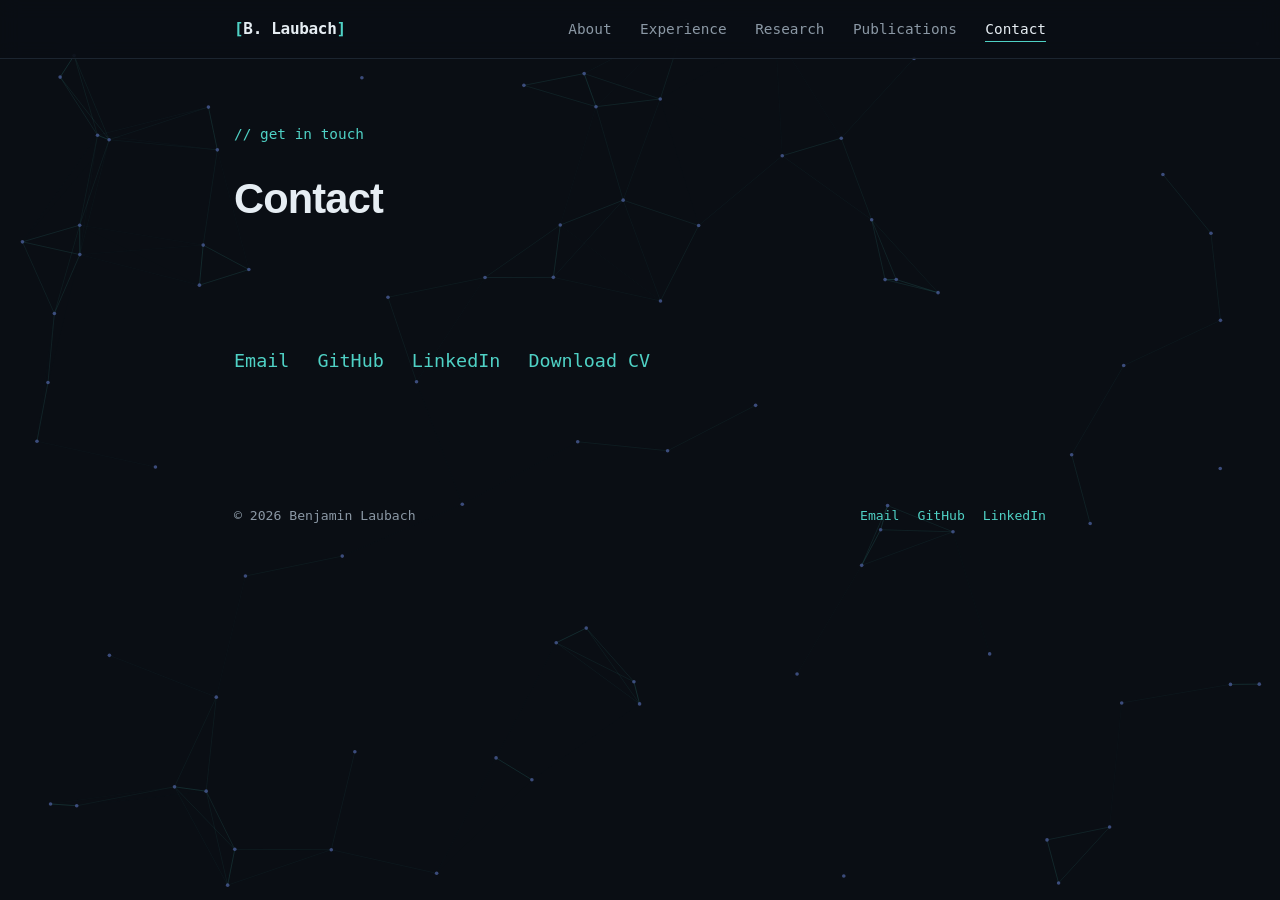
==== contact.html @ b6417346 "Added photos" ====
<!DOCTYPE html>
<html lang="en">
<head>
  <meta charset="UTF-8" />
  <meta name="viewport" content="width=device-width, initial-scale=1.0" />
  <title>Contact — Benjamin Laubach</title>
  <meta name="description" content="Get in touch with Benjamin Laubach." />
  <link rel="stylesheet" href="style.css" />
</head>
<body>
  <canvas id="lattice-bg"></canvas>

  <header class="site-header">
    <div class="container header-inner">
      <a href="index.html" class="logo"><span class="logo-bracket">[</span>B. Laubach<span class="logo-bracket">]</span></a>
      <nav>
        <a href="index.html">About</a>
        <a href="experience.html">Experience</a>
        <a href="research.html">Research</a>
        <a href="publications.html">Publications</a>
        <a href="contact.html" class="active">Contact</a>
      </nav>
    </div>
  </header>

  <main>
    <section class="section page-intro">
      <div class="container">
        <p class="kicker reveal">// get in touch</p>
        <h1 class="page-title reveal">Contact</h1>
      </div>
    </section>

    <section class="section">
      <div class="container">
        <ul class="links links-large reveal">
          <li><a href="mailto:blaubach@umich.edu">Email</a></li>
          <li><a href="https://github.com/laubachb" target="_blank" rel="noopener">GitHub</a></li>
          <li><a href="https://www.linkedin.com/in/benjamin-laubach-3372a4193/" target="_blank" rel="noopener">LinkedIn</a></li>
          <li><a href="BenjaminLaubachCV.pdf" download>Download CV</a></li>
        </ul>
      </div>
    </section>
  </main>

  <footer class="site-footer">
    <div class="container footer-inner">
      <p>&copy; <span id="year"></span> Benjamin Laubach</p>
      <ul class="links">
        <li><a href="mailto:blaubach@umich.edu">Email</a></li>
        <li><a href="https://github.com/laubachb" target="_blank" rel="noopener">GitHub</a></li>
        <li><a href="https://www.linkedin.com/in/benjamin-laubach-3372a4193/" target="_blank" rel="noopener">LinkedIn</a></li>
      </ul>
    </div>
  </footer>

  <script src="script.js"></script>
</body>
</html>
---- style.css ----
:root {
  --bg: #0a0e14;
  --bg-soft: #0e131b;
  --text: #e6edf3;
  --muted: #8b98a5;
  --accent: #4fd1c5;
  --accent-2: #7c9cff;
  --border: #1c2530;
  --max-width: 860px;
  --mono: "SF Mono", "JetBrains Mono", "Fira Code", ui-monospace, Menlo, Consolas, monospace;
  --sans: -apple-system, BlinkMacSystemFont, "Segoe UI", Roboto, Helvetica, Arial, sans-serif;
}

* {
  box-sizing: border-box;
}

html {
  scroll-behavior: smooth;
}

body {
  margin: 0;
  font-family: var(--sans);
  color: var(--text);
  background: var(--bg);
  line-height: 1.65;
  position: relative;
}

#lattice-bg {
  position: fixed;
  inset: 0;
  width: 100%;
  height: 100%;
  z-index: 0;
  opacity: 0.55;
  pointer-events: none;
}

.container {
  max-width: var(--max-width);
  margin: 0 auto;
  padding: 0 24px;
  position: relative;
  z-index: 1;
}

a {
  color: var(--accent);
  text-decoration: none;
  transition: color 0.15s ease;
}

a:hover {
  color: var(--accent-2);
}

/* ---------- header ---------- */

.site-header {
  border-bottom: 1px solid var(--border);
  position: sticky;
  top: 0;
  background: rgba(10, 14, 20, 0.75);
  backdrop-filter: blur(10px);
  z-index: 10;
}

.header-inner {
  display: flex;
  align-items: center;
  justify-content: space-between;
  padding-top: 16px;
  padding-bottom: 16px;
}

.logo {
  font-family: var(--mono);
  font-weight: 600;
  color: var(--text);
  letter-spacing: -0.02em;
}

.logo-bracket {
  color: var(--accent);
}

.logo:hover {
  color: var(--text);
}

nav a {
  margin-left: 24px;
  color: var(--muted);
  font-size: 0.9rem;
  font-family: var(--mono);
  padding-bottom: 4px;
  border-bottom: 1px solid transparent;
}

nav a:hover {
  color: var(--accent);
}

nav a.active {
  color: var(--text);
  border-bottom-color: var(--accent);
}

/* ---------- sections ---------- */

.section {
  padding: 88px 0;
  border-bottom: 1px solid var(--border);
}

.section:last-of-type {
  border-bottom: none;
}

h2 {
  font-size: 1.4rem;
  margin: 0 0 36px;
  display: flex;
  align-items: baseline;
  gap: 14px;
  letter-spacing: -0.01em;
}

.heading-index {
  font-family: var(--mono);
  font-size: 0.85rem;
  color: var(--accent);
  font-weight: 400;
}

/* ---------- hero ---------- */

.hero {
  padding-top: 120px;
  padding-bottom: 96px;
}

.page-intro {
  padding-top: 64px;
  padding-bottom: 24px;
  border-bottom: none;
}

.page-title {
  font-size: clamp(1.9rem, 4vw, 2.6rem);
  margin: 0;
  letter-spacing: -0.02em;
}

.quick-grid {
  display: grid;
  grid-template-columns: repeat(auto-fit, minmax(220px, 1fr));
  gap: 20px;
}

.quick-card {
  display: block;
  border: 1px solid var(--border);
  border-radius: 10px;
  padding: 24px;
  background: var(--bg-soft);
  color: var(--text);
  transition: border-color 0.2s ease, transform 0.2s ease;
}

.quick-card:hover {
  border-color: var(--accent);
  transform: translateY(-2px);
  color: var(--text);
}

.quick-card .card-tag {
  font-family: var(--mono);
  font-size: 0.75rem;
  color: var(--accent);
}

.quick-card h3 {
  margin: 10px 0 8px;
  font-size: 1.1rem;
}

.quick-card p {
  margin: 0;
  color: var(--muted);
  font-size: 0.9rem;
}

.gallery-grid {
  display: grid;
  grid-template-columns: repeat(auto-fit, minmax(220px, 1fr));
  gap: 20px;
}

.gallery-item {
  margin: 0;
  border: 1px solid var(--border);
  border-radius: 10px;
  overflow: hidden;
  background: var(--bg-soft);
}

.gallery-item img {
  display: block;
  width: 100%;
  height: 220px;
  object-fit: cover;
  transition: transform 0.3s ease;
}

.gallery-item:hover img {
  transform: scale(1.05);
}

.gallery-item figcaption {
  padding: 10px 14px;
  font-family: var(--mono);
  font-size: 0.78rem;
  color: var(--muted);
}

.kicker {
  font-family: var(--mono);
  color: var(--accent);
  font-size: 0.9rem;
  margin: 0 0 18px;
}

.hero h1 {
  font-size: clamp(2.2rem, 5vw, 3.2rem);
  margin: 0 0 18px;
  letter-spacing: -0.02em;
  min-height: 1.2em;
}

.type-target::after {
  content: "";
  display: inline-block;
  width: 3px;
  height: 0.9em;
  background: var(--accent);
  margin-left: 6px;
  animation: blink 1s step-end infinite;
  vertical-align: -0.1em;
}

@keyframes blink {
  50% { opacity: 0; }
}

.tagline {
  color: var(--muted);
  font-size: 1.1rem;
  margin: 0 0 40px;
  max-width: 620px;
}

.hero-stats {
  display: flex;
  gap: 40px;
  margin-bottom: 44px;
  flex-wrap: wrap;
}

.stat {
  display: flex;
  flex-direction: column;
}

.stat-num {
  font-family: var(--mono);
  font-size: 1.8rem;
  color: var(--accent);
  font-weight: 600;
}

.stat-label {
  color: var(--muted);
  font-size: 0.8rem;
  max-width: 140px;
}

.hero-cta {
  display: flex;
  gap: 16px;
  flex-wrap: wrap;
}

.btn {
  font-family: var(--mono);
  font-size: 0.9rem;
  padding: 12px 22px;
  border-radius: 6px;
  border: 1px solid var(--border);
  transition: all 0.18s ease;
  display: inline-block;
}

.btn-primary {
  background: var(--accent);
  color: #06110f;
  border-color: var(--accent);
}

.btn-primary:hover {
  background: var(--accent-2);
  border-color: var(--accent-2);
  color: #06110f;
}

.btn-ghost {
  color: var(--text);
}

.btn-ghost:hover {
  border-color: var(--accent);
  color: var(--accent);
}

/* ---------- cards / research ---------- */

.card-grid {
  display: grid;
  grid-template-columns: repeat(auto-fit, minmax(240px, 1fr));
  gap: 20px;
}

.card {
  border: 1px solid var(--border);
  border-radius: 10px;
  padding: 22px;
  background: var(--bg-soft);
  transition: border-color 0.2s ease, transform 0.2s ease;
}

.card:hover {
  border-color: var(--accent);
  transform: translateY(-2px);
}

.card-img {
  display: block;
  width: 100%;
  height: 150px;
  object-fit: cover;
  border-radius: 6px;
  border: 1px solid var(--border);
  margin-bottom: 16px;
  background: #fff;
}

.card-tag {
  font-family: var(--mono);
  font-size: 0.72rem;
  color: var(--accent);
  text-transform: uppercase;
  letter-spacing: 0.04em;
}

.card h3 {
  margin: 10px 0 8px;
  font-size: 1.05rem;
}

.card p {
  color: var(--muted);
  margin: 0 0 12px;
  font-size: 0.92rem;
}

.card-link {
  font-size: 0.85rem;
  font-family: var(--mono);
  font-weight: 500;
}

/* ---------- timeline ---------- */

.timeline {
  list-style: none;
  padding: 0;
  margin: 0;
  border-left: 1px solid var(--border);
}

.timeline li {
  padding: 0 0 32px 28px;
  position: relative;
}

.timeline li::before {
  content: "";
  position: absolute;
  left: -5px;
  top: 6px;
  width: 9px;
  height: 9px;
  border-radius: 50%;
  background: var(--bg);
  border: 2px solid var(--accent);
}

.timeline li:last-child {
  padding-bottom: 0;
}

.timeline-meta {
  display: flex;
  justify-content: space-between;
  gap: 16px;
  font-weight: 600;
  flex-wrap: wrap;
}

.dates {
  color: var(--muted);
  font-weight: 400;
  font-size: 0.85rem;
  font-family: var(--mono);
  white-space: nowrap;
}

.company {
  display: block;
  color: var(--accent);
  font-size: 0.88rem;
  margin: 4px 0 8px;
}

.timeline li p {
  color: var(--muted);
  margin: 0;
  font-size: 0.94rem;
}

/* ---------- publications ---------- */

.pub-list {
  list-style: none;
  padding: 0;
  margin: 0;
  counter-reset: pub;
}

.pub-list li {
  border-left: 1px solid var(--border);
  padding: 0 0 22px 28px;
  position: relative;
  color: var(--muted);
  font-size: 0.94rem;
}

.pub-list li:last-child {
  padding-bottom: 0;
}

.pub-list li em {
  color: var(--text);
  font-style: normal;
}

.pub-status {
  display: inline-block;
  font-family: var(--mono);
  font-size: 0.7rem;
  text-transform: uppercase;
  letter-spacing: 0.04em;
  color: var(--accent);
  border: 1px solid var(--border);
  border-radius: 4px;
  padding: 2px 6px;
  margin-right: 8px;
  position: relative;
  top: -1px;
}

.pub-list li::before {
  content: "";
  position: absolute;
  left: -5px;
  top: 4px;
  width: 9px;
  height: 9px;
  border-radius: 50%;
  background: var(--bg);
  border: 2px solid var(--border);
}

.pub-row {
  display: flex;
  gap: 18px;
  align-items: flex-start;
}

.pub-thumb {
  width: 130px;
  height: 84px;
  object-fit: cover;
  border-radius: 6px;
  border: 1px solid var(--border);
  background: #fff;
  flex-shrink: 0;
}

.pub-body {
  flex: 1;
  min-width: 0;
}

.pub-abstract {
  margin-top: 10px;
}

.pub-abstract summary {
  cursor: pointer;
  font-family: var(--mono);
  font-size: 0.76rem;
  color: var(--accent);
  list-style: none;
}

.pub-abstract summary::-webkit-details-marker {
  display: none;
}

.pub-abstract summary::before {
  content: "+ ";
}

.pub-abstract[open] summary::before {
  content: "\2212 ";
}

.pub-abstract p {
  margin: 10px 0 0;
  color: var(--muted);
  font-size: 0.88rem;
}

@media (max-width: 560px) {
  .pub-row {
    flex-direction: column;
  }
  .pub-thumb {
    width: 100%;
    height: 140px;
  }
}

/* ---------- skills ---------- */

.skills-grid {
  display: grid;
  grid-template-columns: repeat(auto-fit, minmax(220px, 1fr));
  gap: 28px;
}

.skill-group h4 {
  font-family: var(--mono);
  color: var(--muted);
  font-size: 0.8rem;
  text-transform: uppercase;
  letter-spacing: 0.05em;
  margin: 0 0 12px;
}

.tag-row {
  display: flex;
  flex-wrap: wrap;
  gap: 8px;
}

.tag {
  font-family: var(--mono);
  font-size: 0.78rem;
  border: 1px solid var(--border);
  border-radius: 5px;
  padding: 5px 10px;
  color: var(--text);
  background: var(--bg-soft);
}

/* ---------- contact ---------- */

.links {
  list-style: none;
  padding: 0;
  margin: 0;
  display: flex;
  gap: 28px;
  flex-wrap: wrap;
}

.links a {
  font-size: 1rem;
  font-family: var(--mono);
}

.links-large a {
  font-size: 1.15rem;
}

/* ---------- footer ---------- */

.site-footer {
  padding: 28px 0;
  color: var(--muted);
  font-size: 0.82rem;
  font-family: var(--mono);
}

.footer-inner {
  display: flex;
  justify-content: space-between;
  align-items: center;
  flex-wrap: wrap;
  gap: 12px;
}

.footer-inner .links {
  gap: 18px;
}

.footer-inner .links a {
  font-size: 0.82rem;
}

/* ---------- reveal-on-scroll ---------- */

.reveal {
  opacity: 0;
  transform: translateY(16px);
  transition: opacity 0.6s ease, transform 0.6s ease;
}

.reveal.is-visible {
  opacity: 1;
  transform: translateY(0);
}

@media (prefers-reduced-motion: reduce) {
  .reveal {
    opacity: 1;
    transform: none;
    transition: none;
  }
  .type-target::after {
    animation: none;
  }
}

@media (max-width: 600px) {
  nav a {
    margin-left: 14px;
  }
  .hero {
    padding-top: 80px;
  }
}
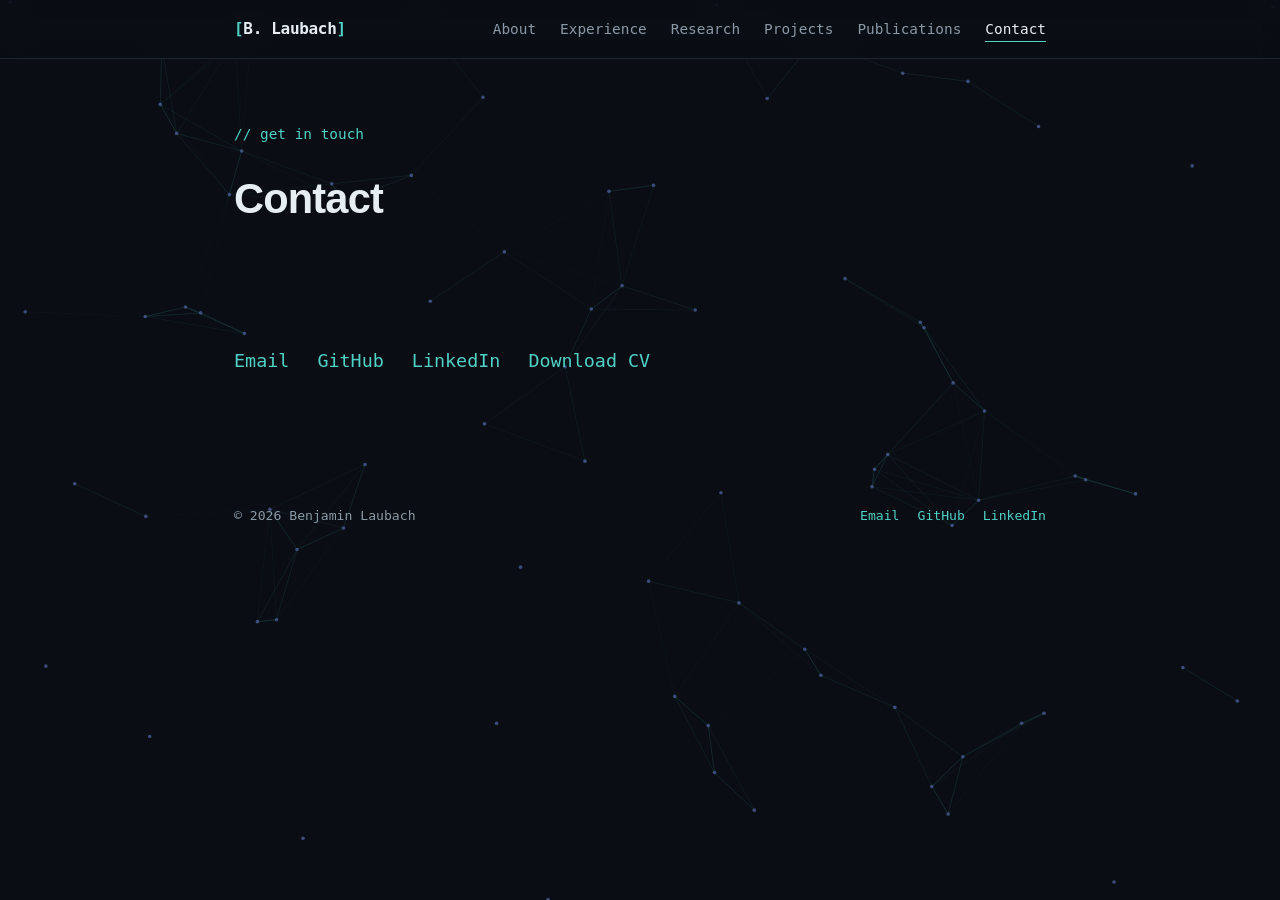
==== commit 32ea5777: "Updated formating" ====
--- a/contact.html
+++ b/contact.html
@@ -5,23 +5,10 @@
   <meta name="viewport" content="width=device-width, initial-scale=1.0" />
   <title>Contact — Benjamin Laubach</title>
   <meta name="description" content="Get in touch with Benjamin Laubach." />
-  <link rel="stylesheet" href="style.css" />
+  <link rel="stylesheet" href="assets/css/style.css" />
 </head>
-<body>
-  <canvas id="lattice-bg"></canvas>
-
-  <header class="site-header">
-    <div class="container header-inner">
-      <a href="index.html" class="logo"><span class="logo-bracket">[</span>B. Laubach<span class="logo-bracket">]</span></a>
-      <nav>
-        <a href="index.html">About</a>
-        <a href="experience.html">Experience</a>
-        <a href="research.html">Research</a>
-        <a href="publications.html">Publications</a>
-        <a href="contact.html" class="active">Contact</a>
-      </nav>
-    </div>
-  </header>
+<body data-page="contact">
+  <header class="site-header" id="site-header"></header>
 
   <main>
     <section class="section page-intro">
@@ -43,17 +30,8 @@
     </section>
   </main>
 
-  <footer class="site-footer">
-    <div class="container footer-inner">
-      <p>&copy; <span id="year"></span> Benjamin Laubach</p>
-      <ul class="links">
-        <li><a href="mailto:blaubach@umich.edu">Email</a></li>
-        <li><a href="https://github.com/laubachb" target="_blank" rel="noopener">GitHub</a></li>
-        <li><a href="https://www.linkedin.com/in/benjamin-laubach-3372a4193/" target="_blank" rel="noopener">LinkedIn</a></li>
-      </ul>
-    </div>
-  </footer>
+  <footer class="site-footer" id="site-footer"></footer>
 
-  <script src="script.js"></script>
+  <script src="assets/js/site.js"></script>
 </body>
 </html>
--- a/assets/css/style.css
+++ b/assets/css/style.css
@@ -0,0 +1,644 @@
+:root {
+  --bg: #0a0e14;
+  --bg-soft: #0e131b;
+  --text: #e6edf3;
+  --muted: #8b98a5;
+  --accent: #4fd1c5;
+  --accent-2: #7c9cff;
+  --border: #1c2530;
+  --max-width: 860px;
+  --mono: "SF Mono", "JetBrains Mono", "Fira Code", ui-monospace, Menlo, Consolas, monospace;
+  --sans: -apple-system, BlinkMacSystemFont, "Segoe UI", Roboto, Helvetica, Arial, sans-serif;
+}
+
+* {
+  box-sizing: border-box;
+}
+
+html {
+  scroll-behavior: smooth;
+}
+
+body {
+  margin: 0;
+  font-family: var(--sans);
+  color: var(--text);
+  background: var(--bg);
+  line-height: 1.65;
+  position: relative;
+}
+
+#lattice-bg {
+  position: fixed;
+  inset: 0;
+  width: 100%;
+  height: 100%;
+  z-index: 0;
+  opacity: 0.55;
+  pointer-events: none;
+}
+
+.container {
+  max-width: var(--max-width);
+  margin: 0 auto;
+  padding: 0 24px;
+  position: relative;
+  z-index: 1;
+}
+
+a {
+  color: var(--accent);
+  text-decoration: none;
+  transition: color 0.15s ease;
+}
+
+a:hover {
+  color: var(--accent-2);
+}
+
+/* ---------- header ---------- */
+
+.site-header {
+  border-bottom: 1px solid var(--border);
+  position: sticky;
+  top: 0;
+  background: rgba(10, 14, 20, 0.75);
+  backdrop-filter: blur(10px);
+  z-index: 10;
+}
+
+.header-inner {
+  display: flex;
+  align-items: center;
+  justify-content: space-between;
+  padding-top: 16px;
+  padding-bottom: 16px;
+}
+
+.logo {
+  font-family: var(--mono);
+  font-weight: 600;
+  color: var(--text);
+  letter-spacing: -0.02em;
+}
+
+.logo-bracket {
+  color: var(--accent);
+}
+
+.logo:hover {
+  color: var(--text);
+}
+
+nav a {
+  margin-left: 24px;
+  color: var(--muted);
+  font-size: 0.9rem;
+  font-family: var(--mono);
+  padding-bottom: 4px;
+  border-bottom: 1px solid transparent;
+}
+
+nav a:hover {
+  color: var(--accent);
+}
+
+nav a.active {
+  color: var(--text);
+  border-bottom-color: var(--accent);
+}
+
+/* ---------- sections ---------- */
+
+.section {
+  padding: 88px 0;
+  border-bottom: 1px solid var(--border);
+}
+
+.section:last-of-type {
+  border-bottom: none;
+}
+
+h2 {
+  font-size: 1.4rem;
+  margin: 0 0 36px;
+  display: flex;
+  align-items: baseline;
+  gap: 14px;
+  letter-spacing: -0.01em;
+}
+
+.heading-index {
+  font-family: var(--mono);
+  font-size: 0.85rem;
+  color: var(--accent);
+  font-weight: 400;
+}
+
+/* ---------- hero ---------- */
+
+.hero {
+  padding-top: 120px;
+  padding-bottom: 96px;
+}
+
+.page-intro {
+  padding-top: 64px;
+  padding-bottom: 24px;
+  border-bottom: none;
+}
+
+.page-title {
+  font-size: clamp(1.9rem, 4vw, 2.6rem);
+  margin: 0;
+  letter-spacing: -0.02em;
+}
+
+.quick-grid {
+  display: grid;
+  grid-template-columns: repeat(auto-fit, minmax(220px, 1fr));
+  gap: 20px;
+}
+
+.quick-card {
+  display: block;
+  border: 1px solid var(--border);
+  border-radius: 10px;
+  padding: 24px;
+  background: var(--bg-soft);
+  color: var(--text);
+  transition: border-color 0.2s ease, transform 0.2s ease;
+}
+
+.quick-card:hover {
+  border-color: var(--accent);
+  transform: translateY(-2px);
+  color: var(--text);
+}
+
+.quick-card .card-tag {
+  font-family: var(--mono);
+  font-size: 0.75rem;
+  color: var(--accent);
+}
+
+.quick-card h3 {
+  margin: 10px 0 8px;
+  font-size: 1.1rem;
+}
+
+.quick-card p {
+  margin: 0;
+  color: var(--muted);
+  font-size: 0.9rem;
+}
+
+.gallery-grid {
+  display: grid;
+  grid-template-columns: repeat(auto-fit, minmax(220px, 1fr));
+  gap: 20px;
+}
+
+.gallery-item {
+  margin: 0;
+  border: 1px solid var(--border);
+  border-radius: 10px;
+  overflow: hidden;
+  background: var(--bg-soft);
+}
+
+.gallery-item img {
+  display: block;
+  width: 100%;
+  height: 220px;
+  object-fit: cover;
+  transition: transform 0.3s ease;
+}
+
+.gallery-item:hover img {
+  transform: scale(1.05);
+}
+
+.gallery-item figcaption {
+  padding: 10px 14px;
+  font-family: var(--mono);
+  font-size: 0.78rem;
+  color: var(--muted);
+}
+
+.kicker {
+  font-family: var(--mono);
+  color: var(--accent);
+  font-size: 0.9rem;
+  margin: 0 0 18px;
+}
+
+.hero h1 {
+  font-size: clamp(2.2rem, 5vw, 3.2rem);
+  margin: 0 0 18px;
+  letter-spacing: -0.02em;
+  min-height: 1.2em;
+}
+
+.type-target::after {
+  content: "";
+  display: inline-block;
+  width: 3px;
+  height: 0.9em;
+  background: var(--accent);
+  margin-left: 6px;
+  animation: blink 1s step-end infinite;
+  vertical-align: -0.1em;
+}
+
+@keyframes blink {
+  50% { opacity: 0; }
+}
+
+.tagline {
+  color: var(--muted);
+  font-size: 1.1rem;
+  margin: 0 0 40px;
+  max-width: 620px;
+}
+
+.hero-stats {
+  display: flex;
+  gap: 40px;
+  margin-bottom: 44px;
+  flex-wrap: wrap;
+}
+
+.stat {
+  display: flex;
+  flex-direction: column;
+}
+
+.stat-num {
+  font-family: var(--mono);
+  font-size: 1.8rem;
+  color: var(--accent);
+  font-weight: 600;
+}
+
+.stat-label {
+  color: var(--muted);
+  font-size: 0.8rem;
+  max-width: 140px;
+}
+
+.hero-cta {
+  display: flex;
+  gap: 16px;
+  flex-wrap: wrap;
+}
+
+.btn {
+  font-family: var(--mono);
+  font-size: 0.9rem;
+  padding: 12px 22px;
+  border-radius: 6px;
+  border: 1px solid var(--border);
+  transition: all 0.18s ease;
+  display: inline-block;
+}
+
+.btn-primary {
+  background: var(--accent);
+  color: #06110f;
+  border-color: var(--accent);
+}
+
+.btn-primary:hover {
+  background: var(--accent-2);
+  border-color: var(--accent-2);
+  color: #06110f;
+}
+
+.btn-ghost {
+  color: var(--text);
+}
+
+.btn-ghost:hover {
+  border-color: var(--accent);
+  color: var(--accent);
+}
+
+/* ---------- cards / research ---------- */
+
+.card-grid {
+  display: grid;
+  grid-template-columns: repeat(auto-fit, minmax(240px, 1fr));
+  gap: 20px;
+}
+
+.card {
+  border: 1px solid var(--border);
+  border-radius: 10px;
+  padding: 22px;
+  background: var(--bg-soft);
+  transition: border-color 0.2s ease, transform 0.2s ease;
+}
+
+.card:hover {
+  border-color: var(--accent);
+  transform: translateY(-2px);
+}
+
+.card-img {
+  display: block;
+  box-sizing: border-box;
+  width: 100%;
+  height: 120px;
+  object-fit: contain;
+  object-position: center;
+  border-radius: 6px;
+  border: 1px solid var(--border);
+  margin-bottom: 16px;
+  background: #fff;
+  padding: 10px;
+}
+
+.empty-state {
+  font-family: var(--mono);
+  color: var(--muted);
+  font-size: 0.9rem;
+}
+
+.card-tag {
+  font-family: var(--mono);
+  font-size: 0.72rem;
+  color: var(--accent);
+  text-transform: uppercase;
+  letter-spacing: 0.04em;
+}
+
+.card h3 {
+  margin: 10px 0 8px;
+  font-size: 1.05rem;
+}
+
+.card p {
+  color: var(--muted);
+  margin: 0 0 12px;
+  font-size: 0.92rem;
+}
+
+.card-link {
+  font-size: 0.85rem;
+  font-family: var(--mono);
+  font-weight: 500;
+}
+
+/* ---------- timeline ---------- */
+
+.timeline {
+  list-style: none;
+  padding: 0;
+  margin: 0;
+  border-left: 1px solid var(--border);
+}
+
+.timeline li {
+  padding: 0 0 32px 28px;
+  position: relative;
+}
+
+.timeline li::before {
+  content: "";
+  position: absolute;
+  left: -5px;
+  top: 6px;
+  width: 9px;
+  height: 9px;
+  border-radius: 50%;
+  background: var(--bg);
+  border: 2px solid var(--accent);
+}
+
+.timeline li:last-child {
+  padding-bottom: 0;
+}
+
+.timeline-meta {
+  display: flex;
+  justify-content: space-between;
+  gap: 16px;
+  font-weight: 600;
+  flex-wrap: wrap;
+}
+
+.dates {
+  color: var(--muted);
+  font-weight: 400;
+  font-size: 0.85rem;
+  font-family: var(--mono);
+  white-space: nowrap;
+}
+
+.company {
+  display: block;
+  color: var(--accent);
+  font-size: 0.88rem;
+  margin: 4px 0 8px;
+}
+
+.timeline li p {
+  color: var(--muted);
+  margin: 0;
+  font-size: 0.94rem;
+}
+
+/* ---------- publications ---------- */
+
+.pub-list {
+  list-style: none;
+  padding: 0;
+  margin: 0;
+  counter-reset: pub;
+}
+
+.pub-list li {
+  border-left: 1px solid var(--border);
+  padding: 0 0 22px 28px;
+  position: relative;
+  color: var(--muted);
+  font-size: 0.94rem;
+}
+
+.pub-list li:last-child {
+  padding-bottom: 0;
+}
+
+.pub-list li em {
+  color: var(--text);
+  font-style: normal;
+}
+
+.pub-status {
+  display: inline-block;
+  font-family: var(--mono);
+  font-size: 0.7rem;
+  text-transform: uppercase;
+  letter-spacing: 0.04em;
+  color: var(--accent);
+  border: 1px solid var(--border);
+  border-radius: 4px;
+  padding: 2px 6px;
+  margin-right: 8px;
+  position: relative;
+  top: -1px;
+}
+
+.pub-list li::before {
+  content: "";
+  position: absolute;
+  left: -5px;
+  top: 4px;
+  width: 9px;
+  height: 9px;
+  border-radius: 50%;
+  background: var(--bg);
+  border: 2px solid var(--border);
+}
+
+.pub-abstract {
+  margin-top: 10px;
+}
+
+.pub-abstract summary {
+  cursor: pointer;
+  font-family: var(--mono);
+  font-size: 0.76rem;
+  color: var(--accent);
+  list-style: none;
+}
+
+.pub-abstract summary::-webkit-details-marker {
+  display: none;
+}
+
+.pub-abstract summary::before {
+  content: "+ ";
+}
+
+.pub-abstract[open] summary::before {
+  content: "\2212 ";
+}
+
+.pub-abstract p {
+  margin: 10px 0 0;
+  color: var(--muted);
+  font-size: 0.88rem;
+}
+
+/* ---------- skills ---------- */
+
+.skills-grid {
+  display: grid;
+  grid-template-columns: repeat(auto-fit, minmax(220px, 1fr));
+  gap: 28px;
+}
+
+.skill-group h4 {
+  font-family: var(--mono);
+  color: var(--muted);
+  font-size: 0.8rem;
+  text-transform: uppercase;
+  letter-spacing: 0.05em;
+  margin: 0 0 12px;
+}
+
+.tag-row {
+  display: flex;
+  flex-wrap: wrap;
+  gap: 8px;
+}
+
+.tag {
+  font-family: var(--mono);
+  font-size: 0.78rem;
+  border: 1px solid var(--border);
+  border-radius: 5px;
+  padding: 5px 10px;
+  color: var(--text);
+  background: var(--bg-soft);
+}
+
+/* ---------- contact ---------- */
+
+.links {
+  list-style: none;
+  padding: 0;
+  margin: 0;
+  display: flex;
+  gap: 28px;
+  flex-wrap: wrap;
+}
+
+.links a {
+  font-size: 1rem;
+  font-family: var(--mono);
+}
+
+.links-large a {
+  font-size: 1.15rem;
+}
+
+/* ---------- footer ---------- */
+
+.site-footer {
+  padding: 28px 0;
+  color: var(--muted);
+  font-size: 0.82rem;
+  font-family: var(--mono);
+}
+
+.footer-inner {
+  display: flex;
+  justify-content: space-between;
+  align-items: center;
+  flex-wrap: wrap;
+  gap: 12px;
+}
+
+.footer-inner .links {
+  gap: 18px;
+}
+
+.footer-inner .links a {
+  font-size: 0.82rem;
+}
+
+/* ---------- reveal-on-scroll ---------- */
+
+.reveal {
+  opacity: 0;
+  transform: translateY(16px);
+  transition: opacity 0.6s ease, transform 0.6s ease;
+}
+
+.reveal.is-visible {
+  opacity: 1;
+  transform: translateY(0);
+}
+
+@media (prefers-reduced-motion: reduce) {
+  .reveal {
+    opacity: 1;
+    transform: none;
+    transition: none;
+  }
+  .type-target::after {
+    animation: none;
+  }
+}
+
+@media (max-width: 600px) {
+  nav a {
+    margin-left: 14px;
+  }
+  .hero {
+    padding-top: 80px;
+  }
+}
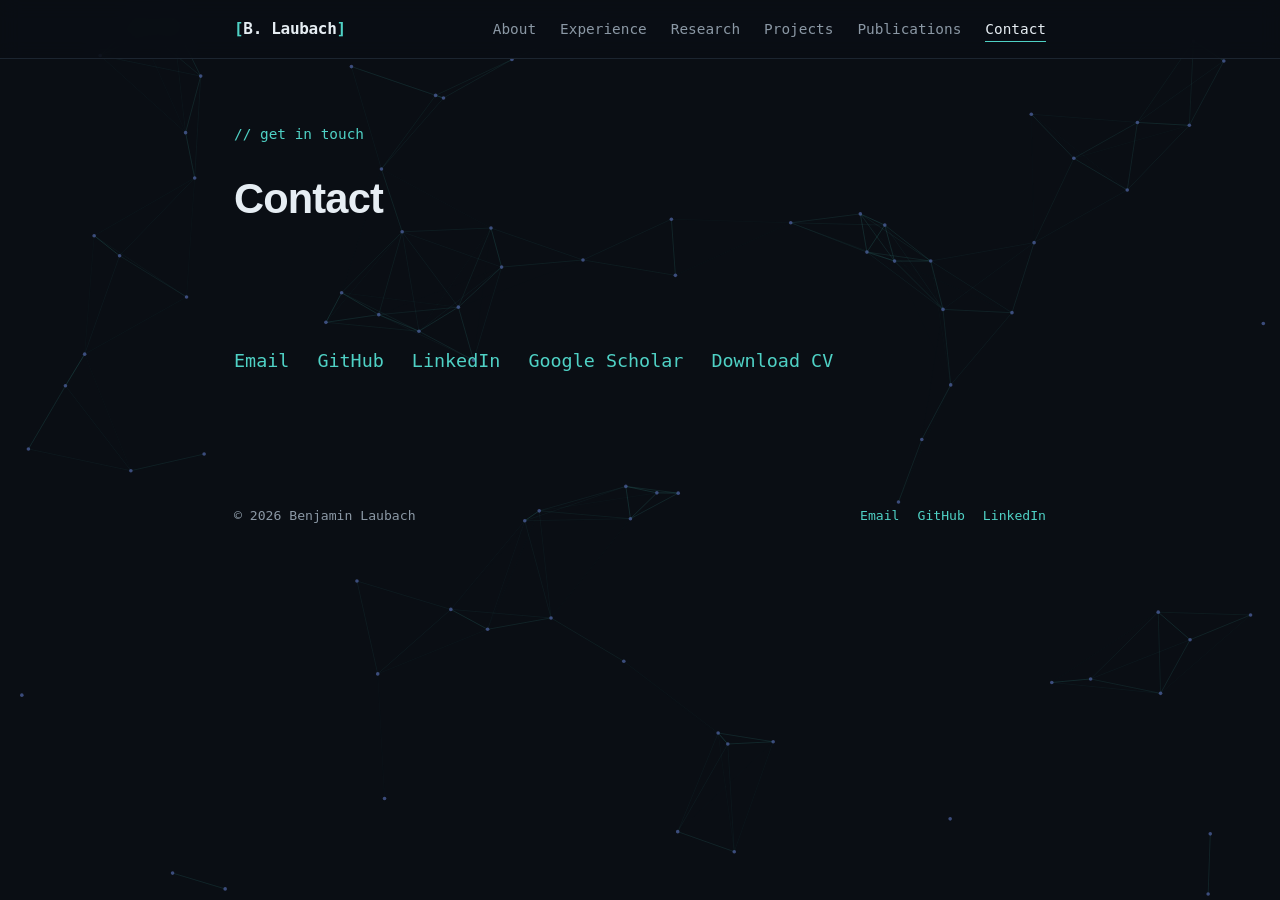
==== commit 8b2b78fc: "Minor updates" ====
--- a/contact.html
+++ b/contact.html
@@ -24,6 +24,7 @@
           <li><a href="mailto:blaubach@umich.edu">Email</a></li>
           <li><a href="https://github.com/laubachb" target="_blank" rel="noopener">GitHub</a></li>
           <li><a href="https://www.linkedin.com/in/benjamin-laubach-3372a4193/" target="_blank" rel="noopener">LinkedIn</a></li>
+          <li><a href="https://scholar.google.com/citations?hl=en&user=ez79dcQAAAAJ" target="_blank" rel="noopener">Google Scholar</a></li>
           <li><a href="BenjaminLaubachCV.pdf" download>Download CV</a></li>
         </ul>
       </div>
--- a/assets/css/style.css
+++ b/assets/css/style.css
@@ -135,6 +135,13 @@
   font-weight: 400;
 }
 
+.theme-blurb {
+  color: var(--muted);
+  font-size: 0.95rem;
+  margin: -20px 0 28px;
+  max-width: 560px;
+}
+
 /* ---------- hero ---------- */
 
 .hero {
@@ -262,31 +269,6 @@
   max-width: 620px;
 }
 
-.hero-stats {
-  display: flex;
-  gap: 40px;
-  margin-bottom: 44px;
-  flex-wrap: wrap;
-}
-
-.stat {
-  display: flex;
-  flex-direction: column;
-}
-
-.stat-num {
-  font-family: var(--mono);
-  font-size: 1.8rem;
-  color: var(--accent);
-  font-weight: 600;
-}
-
-.stat-label {
-  color: var(--muted);
-  font-size: 0.8rem;
-  max-width: 140px;
-}
-
 .hero-cta {
   display: flex;
   gap: 16px;
@@ -328,7 +310,7 @@
 
 .card-grid {
   display: grid;
-  grid-template-columns: repeat(auto-fit, minmax(240px, 1fr));
+  grid-template-columns: repeat(auto-fill, minmax(240px, 1fr));
   gap: 20px;
 }
 
